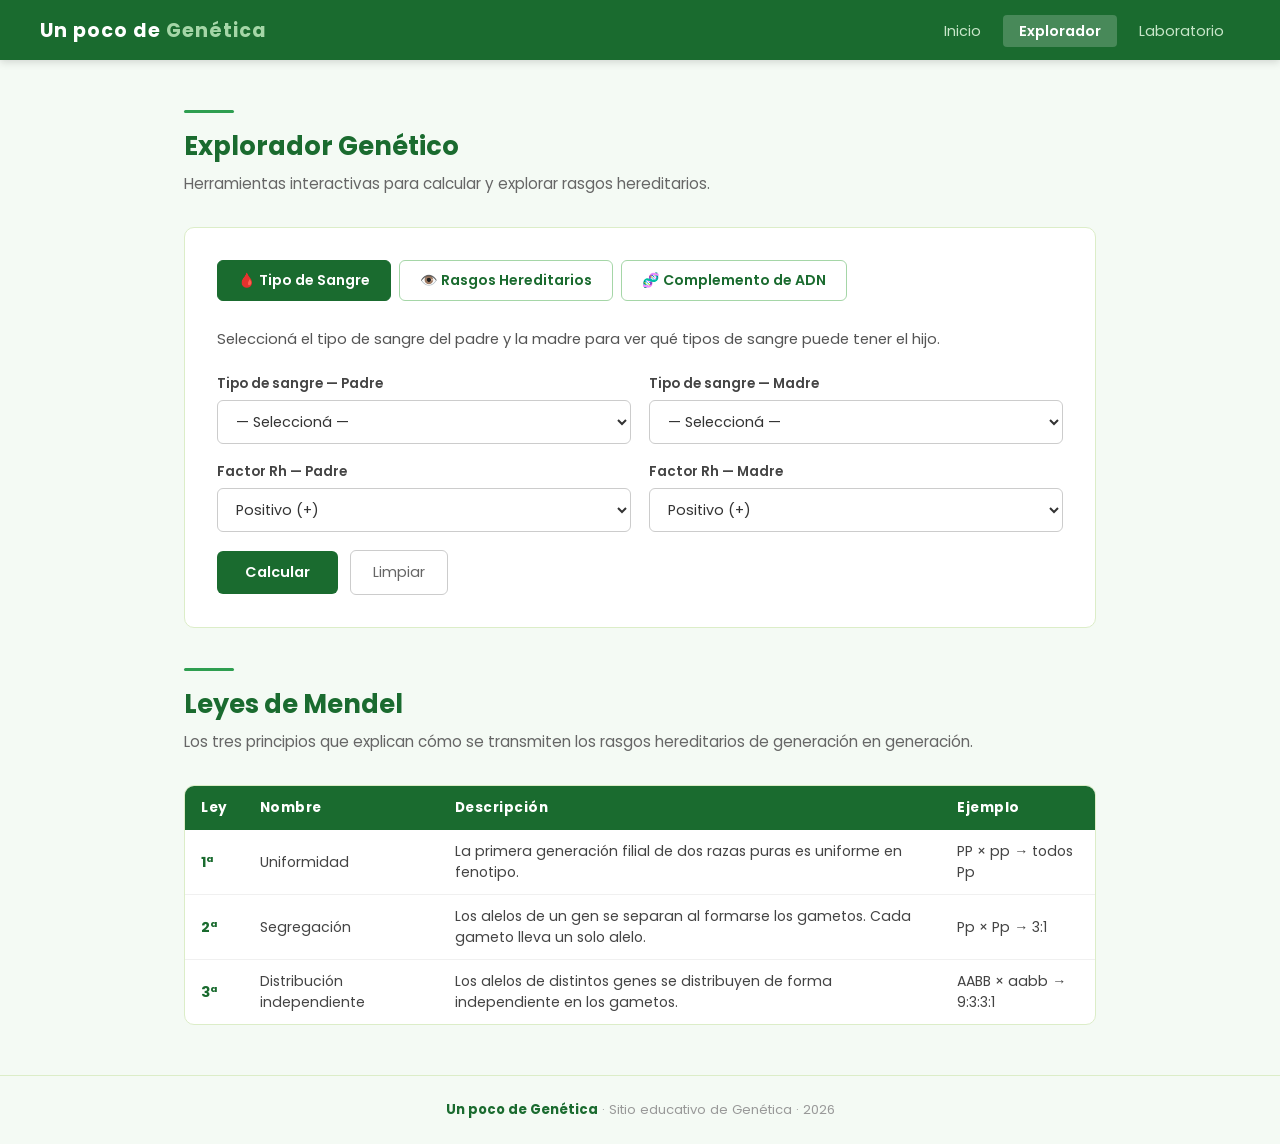
==== explorador.html @ 06d450ba "Add files via upload" ====
<!DOCTYPE html>
<html lang="es">
<head>
    <meta charset="UTF-8">
    <meta name="viewport" content="width=device-width, initial-scale=1.0">
    <title>Un poco de Genética | Explorador</title>
    <link rel="stylesheet" href="estilos.css">
</head>
<body>

    <!-- navbar igual en las tres paginas, solo cambia la clase activo -->
    <nav>
        <a href="index.html" class="nav-logo">Un poco de <span>Genética</span></a>
        <ul class="nav-links">
            <li><a href="index.html">Inicio</a></li>
            <li><a href="explorador.html" class="activo">Explorador</a></li> <!-- esta pagina -->
            <li><a href="laboratorio.html">Laboratorio</a></li>
        </ul>
    </nav>

    <div class="contenedor">

        <div class="sec-linea"></div>
        <h2 class="sec-titulo">Explorador Genético</h2>
        <p class="sec-sub">Herramientas interactivas para calcular y explorar rasgos hereditarios.</p>

        <!-- caja principal con las tres herramientas en tabs -->
        <div class="herramienta">

            <!-- botones de las pestañas, cada uno llama a cambiarTab() con su nombre -->
            <div class="tabs">
                <button class="tab activo" onclick="cambiarTab('sangre', this)">🩸 Tipo de Sangre</button>
                <button class="tab" onclick="cambiarTab('rasgo', this)">👁️ Rasgos Hereditarios</button>
                <button class="tab" onclick="cambiarTab('adn', this)">🧬 Complemento de ADN</button>
            </div>

            <!-- PANEL 1: calcula el tipo de sangre del hijo segun los padres -->
            <!-- empieza visible porque tiene la clase activo -->
            <div id="panel-sangre" class="panel activo">

                <p style="margin-bottom:24px; color:#555; font-size:0.92rem;">
                    Seleccioná el tipo de sangre del padre y la madre para ver qué tipos de sangre puede tener el hijo.
                </p>

                <!-- dos columnas: una para el padre y otra para la madre -->
                <div class="form-fila">
                    <div>
                        <label class="form-label">Tipo de sangre — Padre</label>
                        <select id="sangre-padre" class="form-select">
                            <option value="">— Seleccioná —</option>
                            <option value="A">A</option>
                            <option value="B">B</option>
                            <option value="AB">AB</option>
                            <option value="O">O</option>
                        </select>

                        <label class="form-label">Factor Rh — Padre</label>
                        <select id="rh-padre" class="form-select">
                            <option value="+">Positivo (+)</option>
                            <option value="-">Negativo (−)</option>
                        </select>
                    </div>
                    <div>
                        <label class="form-label">Tipo de sangre — Madre</label>
                        <select id="sangre-madre" class="form-select">
                            <option value="">— Seleccioná —</option>
                            <option value="A">A</option>
                            <option value="B">B</option>
                            <option value="AB">AB</option>
                            <option value="O">O</option>
                        </select>

                        <label class="form-label">Factor Rh — Madre</label>
                        <select id="rh-madre" class="form-select">
                            <option value="+">Positivo (+)</option>
                            <option value="-">Negativo (−)</option>
                        </select>
                    </div>
                </div>

                <!-- los botones llaman a las funciones del codigo.js -->
                <button class="btn-calcular" onclick="calcularSangre()">Calcular</button>
                <button class="btn-limpiar" onclick="limpiarSangre()">Limpiar</button>

                <!-- este div esta oculto y js lo muestra cuando hay resultado -->
                <div id="resultado-sangre" class="resultado">
                    <h4>Posibles tipos de sangre del hijo/a</h4>
                    <div class="resultado-valor" id="val-sangre">—</div>
                    <p id="desc-sangre"></p>
                </div>

            </div>

            <!-- PANEL 2: cuadro de punnett para rasgos hereditarios -->
            <!-- empieza oculto, js lo muestra al hacer clic en la pestaña -->
            <div id="panel-rasgo" class="panel">

                <p style="margin-bottom:24px; color:#555; font-size:0.92rem;">
                    Usá el cuadro de Punnett para ver cómo se hereda un rasgo según el genotipo de cada progenitor. D = dominante, d = recesivo.
                </p>

                <!-- cuando cambia el select se actualiza el texto de los labels -->
                <label class="form-label">Rasgo a analizar</label>
                <select id="rasgo-tipo" class="form-select" onchange="actualizarRasgo()">
                    <option value="ojos">Color de ojos (Marrón dominante / Azul recesivo)</option>
                    <option value="cabello">Tipo de cabello (Rizado dominante / Liso recesivo)</option>
                    <option value="lobulo">Lóbulo de oreja (Libre dominante / Unido recesivo)</option>
                    <option value="pulgar">Pulgar (Arqueado dominante / Recto recesivo)</option>
                </select>

                <div class="form-fila">
                    <div>
                        <!-- el id label-padre lo uso en js para cambiar el texto -->
                        <label class="form-label" id="label-padre">Genotipo del Padre</label>
                        <select id="gen-padre" class="form-select">
                            <option value="DD">DD — Homocigoto dominante</option>
                            <option value="Dd">Dd — Heterocigoto</option>
                            <option value="dd">dd — Homocigoto recesivo</option>
                        </select>
                    </div>
                    <div>
                        <label class="form-label" id="label-madre">Genotipo de la Madre</label>
                        <select id="gen-madre" class="form-select">
                            <option value="DD">DD — Homocigoto dominante</option>
                            <option value="Dd">Dd — Heterocigoto</option>
                            <option value="dd">dd — Homocigoto recesivo</option>
                        </select>
                    </div>
                </div>

                <button class="btn-calcular" onclick="calcularRasgo()">Calcular herencia</button>
                <button class="btn-limpiar" onclick="limpiarRasgo()">Limpiar</button>

                <div id="resultado-rasgo" class="resultado">
                    <h4>Cuadro de Punnett — Resultado</h4>
                    <!-- js genera el html de las 4 celdas aca adentro -->
                    <div id="contenido-rasgo"></div>
                </div>

            </div>

            <!-- PANEL 3: calcula el complemento de una cadena de adn -->
            <div id="panel-adn" class="panel">

                <p style="margin-bottom:24px; color:#555; font-size:0.92rem;">
                    Escribí una cadena de ADN usando solo las letras A, T, G, C y el sitio te genera automáticamente la cadena complementaria y el ARN mensajero.
                </p>

                <!-- el oninput convierte a mayuscula y borra letras que no sean bases -->
                <label class="form-label">Cadena de ADN (solo A, T, G, C)</label>
                <input
                    type="text"
                    id="cadena-adn"
                    class="form-input"
                    placeholder="Ej: ATGCGTACG"
                    oninput="this.value = this.value.toUpperCase().replace(/[^ATGC]/g, '')"
                >

                <button class="btn-calcular" onclick="calcularADN()">Generar complemento</button>
                <button class="btn-limpiar" onclick="limpiarADN()">Limpiar</button>

                <!-- muestra las tres cadenas: original, complementaria y arnm -->
                <div id="resultado-adn" class="resultado">
                    <h4>Cadena original (5' → 3')</h4>
                    <div class="resultado-valor" id="res-original" style="font-size:1.1rem; letter-spacing:3px; color:#1a6b2f; word-break:break-all;"></div>

                    <h4 style="margin-top:16px;">Cadena complementaria (3' → 5')</h4>
                    <div class="resultado-valor" id="res-complemento" style="font-size:1.1rem; letter-spacing:3px; color:#2196f3; word-break:break-all;"></div>

                    <h4 style="margin-top:16px;">ARN mensajero (ARNm)</h4>
                    <div class="resultado-valor" id="res-arnm" style="font-size:1.1rem; letter-spacing:3px; color:#ff9800; word-break:break-all;"></div>

                    <p style="margin-top:14px;" id="res-adn-info"></p>
                </div>

            </div>

        </div>

        <!-- tabla informativa sobre las leyes de mendel -->
        <div class="sec-linea"></div>
        <h2 class="sec-titulo">Leyes de Mendel</h2>
        <p class="sec-sub">Los tres principios que explican cómo se transmiten los rasgos hereditarios de generación en generación.</p>

        <div class="tabla-contenedor">
            <table>
                <thead>
                    <tr>
                        <th>Ley</th>
                        <th>Nombre</th>
                        <th>Descripción</th>
                        <th>Ejemplo</th>
                    </tr>
                </thead>
                <tbody>
                    <tr>
                        <td><strong style="color:#1a6b2f">1ª</strong></td>
                        <td>Uniformidad</td>
                        <td>La primera generación filial de dos razas puras es uniforme en fenotipo.</td>
                        <td>PP × pp → todos Pp</td>
                    </tr>
                    <tr>
                        <td><strong style="color:#1a6b2f">2ª</strong></td>
                        <td>Segregación</td>
                        <td>Los alelos de un gen se separan al formarse los gametos. Cada gameto lleva un solo alelo.</td>
                        <td>Pp × Pp → 3:1</td>
                    </tr>
                    <tr>
                        <td><strong style="color:#1a6b2f">3ª</strong></td>
                        <td>Distribución independiente</td>
                        <td>Los alelos de distintos genes se distribuyen de forma independiente en los gametos.</td>
                        <td>AABB × aabb → 9:3:3:1</td>
                    </tr>
                </tbody>
            </table>
        </div>

    </div>

    <footer>
        <strong>Un poco de Genética</strong> · Sitio educativo de Genética · 2026
    </footer>

    <!-- conecto el js al final para que el html cargue primero -->
    <script src="codigo.js"></script>
</body>
</html>
---- estilos.css ----
/* estilos.css - aca puse todo el diseño del sitio */
/* use la fuente Poppins porque se ve mas prolija que Arial */

@import url('https://fonts.googleapis.com/css2?family=Poppins:wght@300;400;600;700&display=swap');

/* esto resetea los margenes que pone el navegador por defecto */
* {
    margin: 0;
    padding: 0;
    box-sizing: border-box; /* hace que el padding no agrande los elementos */
}

/* estilo base de toda la pagina */
body {
    font-family: 'Poppins', Arial, sans-serif;
    background-color: #f4faf4; /* verde muy clarito de fondo */
    color: #333;
}

/* ---- NAVBAR ---- */
/* use position sticky para que quede fija arriba al hacer scroll */
nav {
    background-color: #1a6b2f;
    padding: 0 40px;
    height: 60px;
    display: flex; /* flex para poner el logo a la izquierda y los links a la derecha */
    align-items: center;
    justify-content: space-between;
    position: sticky;
    top: 0;
    box-shadow: 0 2px 8px rgba(0,0,0,0.15); /* sombrita abajo para que se vea separada */
    z-index: 10; /* para que quede por encima de todo lo demas */
}

.nav-logo {
    color: white;
    font-size: 1.2rem;
    font-weight: 700;
    text-decoration: none;
    letter-spacing: 1px;
}

/* el span del logo lo puse en verde clarito para que contraste */
.nav-logo span {
    color: #a5d6a7;
}

.nav-links {
    list-style: none; /* saco los puntitos de la lista */
    display: flex;
    gap: 6px;
}

.nav-links a {
    color: #c8e6c9;
    text-decoration: none;
    padding: 6px 16px;
    border-radius: 4px;
    font-size: 0.9rem;
    transition: background 0.2s; /* animacion suave al pasar el mouse */
}

.nav-links a:hover {
    background-color: rgba(255,255,255,0.15);
    color: white;
}

/* clase para marcar el link de la pagina actual */
.nav-links a.activo {
    background-color: rgba(255,255,255,0.2);
    color: white;
    font-weight: 600;
}

/* ---- HERO ---- */
/* la seccion grande de bienvenida en la pagina de inicio */
.hero {
    background: linear-gradient(135deg, #1a6b2f, #2e9e50); /* degradado de dos verdes */
    color: white;
    text-align: center;
    padding: 80px 20px;
}

.hero h1 {
    font-size: 2.4rem;
    font-weight: 700;
    margin-bottom: 14px;
}

/* el span dentro del h1 lo puse en verde clarito */
.hero h1 span {
    color: #a5d6a7;
}

.hero p {
    font-size: 1rem;
    color: #c8e6c9;
    max-width: 520px;
    margin: 0 auto 30px; /* auto para centrarlo horizontalmente */
    line-height: 1.7;
}

.btn-principal {
    display: inline-block;
    background-color: white;
    color: #1a6b2f;
    padding: 12px 32px;
    border-radius: 6px;
    text-decoration: none;
    font-weight: 600;
    font-size: 0.95rem;
    transition: background 0.2s, transform 0.2s;
}

/* al pasar el mouse sube un poco con transform */
.btn-principal:hover {
    background-color: #e8f5e9;
    transform: translateY(-2px);
}

/* ---- CONTENEDOR ---- */
/* limita el ancho del contenido y lo centra en la pantalla */
.contenedor {
    max-width: 960px;
    margin: 50px auto;
    padding: 0 24px;
}

/* ---- TITULOS DE SECCION ---- */
.sec-titulo {
    font-size: 1.6rem;
    font-weight: 700;
    color: #1a6b2f;
    margin-bottom: 6px;
}

/* lineita verde decorativa debajo del titulo */
.sec-linea {
    width: 50px;
    height: 3px;
    background-color: #2e9e50;
    border-radius: 2px;
    margin-bottom: 14px;
}

.sec-sub {
    color: #666;
    font-size: 0.95rem;
    margin-bottom: 32px;
}

/* ---- TARJETAS ---- */
/* use grid para que las tarjetas se acomoden solas en 3 columnas */
.grid-cards {
    display: grid;
    grid-template-columns: repeat(3, 1fr);
    gap: 20px;
    margin-bottom: 50px;
}

.tarjeta {
    background: white;
    border: 1px solid #dcedc8;
    border-radius: 10px;
    padding: 24px 20px;
    transition: box-shadow 0.2s, transform 0.2s;
}

/* efecto hover: sube un poco y aparece sombra */
.tarjeta:hover {
    box-shadow: 0 4px 16px rgba(0,0,0,0.08);
    transform: translateY(-3px);
}

.tarjeta-icono {
    font-size: 2rem;
    margin-bottom: 12px;
}

.tarjeta h3 {
    color: #1a6b2f;
    font-size: 1rem;
    margin-bottom: 8px;
}

.tarjeta p {
    font-size: 0.88rem;
    color: #555;
    line-height: 1.6;
}

/* ---- TABLA ---- */
.tabla-contenedor {
    background: white;
    border-radius: 10px;
    border: 1px solid #dcedc8;
    overflow: hidden; /* para que las esquinas redondeadas se vean bien */
    margin-bottom: 50px;
}

table {
    width: 100%;
    border-collapse: collapse; /* para que no haya doble borde entre celdas */
}

thead tr {
    background-color: #1a6b2f;
}

th {
    color: white;
    padding: 12px 16px;
    text-align: left;
    font-size: 0.85rem;
    letter-spacing: 0.5px;
}

td {
    padding: 11px 16px;
    border-bottom: 1px solid #f0f0f0;
    font-size: 0.88rem;
    color: #444;
}

/* la ultima fila no necesita borde abajo */
tr:last-child td {
    border-bottom: none;
}

tr:hover td {
    background-color: #f1f8e9;
}

/* ---- TABS ---- */
/* los botones de pestaña del explorador */
.tabs {
    display: flex;
    gap: 8px;
    margin-bottom: 28px;
    flex-wrap: wrap; /* para que no se desborden en pantallas chicas */
}

.tab {
    background: white;
    border: 1px solid #a5d6a7;
    color: #1a6b2f;
    padding: 9px 20px;
    border-radius: 6px;
    cursor: pointer;
    font-family: 'Poppins', sans-serif; /* hay que repetir la fuente en los botones */
    font-size: 0.88rem;
    font-weight: 600;
    transition: all 0.2s;
}

.tab:hover {
    background-color: #e8f5e9;
}

/* cuando un tab esta activo se pone verde oscuro */
.tab.activo {
    background-color: #1a6b2f;
    color: white;
    border-color: #1a6b2f;
}

/* los paneles estan ocultos por defecto */
.panel {
    display: none;
}

/* y se muestran cuando tienen la clase activo */
.panel.activo {
    display: block;
}

/* ---- CAJA DE HERRAMIENTA ---- */
.herramienta {
    background: white;
    border: 1px solid #dcedc8;
    border-radius: 10px;
    padding: 32px;
    margin-bottom: 40px;
}

/* ---- FORMULARIO ---- */
.form-label {
    display: block;
    font-size: 0.85rem;
    font-weight: 600;
    color: #444;
    margin-bottom: 6px;
}

.form-input,
.form-select {
    width: 100%;
    padding: 10px 14px;
    border: 1px solid #ccc;
    border-radius: 6px;
    font-family: 'Poppins', sans-serif;
    font-size: 0.9rem;
    margin-bottom: 18px;
    transition: border-color 0.2s;
    box-sizing: border-box;
    background: white;
    color: #333;
}

/* cuando el input esta seleccionado se pone el borde verde */
.form-input:focus,
.form-select:focus {
    border-color: #2e9e50;
    outline: none;
    box-shadow: 0 0 0 3px rgba(46,158,80,0.1);
}

/* para poner dos campos lado a lado */
.form-fila {
    display: grid;
    grid-template-columns: 1fr 1fr;
    gap: 18px;
}

/* grupo de radios para el tipo de cabello */
.radio-grupo {
    display: flex;
    gap: 20px;
    margin-bottom: 18px;
    flex-wrap: wrap;
}

.radio-grupo label {
    display: flex;
    align-items: center;
    gap: 7px;
    cursor: pointer;
    font-size: 0.9rem;
    font-weight: 400;
    color: #444;
}

.radio-grupo input[type="radio"] {
    accent-color: #1a6b2f; /* cambia el color del radio al verde */
}

/* ---- BOTONES ---- */
.btn-calcular {
    background-color: #1a6b2f;
    color: white;
    border: none;
    padding: 11px 28px;
    border-radius: 6px;
    font-family: 'Poppins', sans-serif;
    font-size: 0.9rem;
    font-weight: 600;
    cursor: pointer;
    transition: background 0.2s;
    margin-right: 8px;
}

.btn-calcular:hover {
    background-color: #145224;
}

/* boton secundario para limpiar, mas discreto */
.btn-limpiar {
    background-color: white;
    color: #666;
    border: 1px solid #ccc;
    padding: 11px 22px;
    border-radius: 6px;
    font-family: 'Poppins', sans-serif;
    font-size: 0.9rem;
    cursor: pointer;
    transition: background 0.2s;
}

.btn-limpiar:hover {
    background-color: #f5f5f5;
}

/* boton de registrar ocupa todo el ancho del formulario */
.btn-registrar {
    width: 100%;
    background-color: #1a6b2f;
    color: white;
    border: none;
    padding: 13px;
    border-radius: 6px;
    font-family: 'Poppins', sans-serif;
    font-size: 0.95rem;
    font-weight: 600;
    cursor: pointer;
    transition: background 0.2s;
    margin-top: 4px;
}

.btn-registrar:hover {
    background-color: #145224;
}

/* ---- RESULTADO ---- */
/* el div de resultado empieza oculto y aparece con js */
.resultado {
    margin-top: 22px;
    padding: 20px;
    background-color: #e8f5e9;
    border-left: 4px solid #2e9e50; /* lineita verde a la izquierda */
    border-radius: 0 8px 8px 0;
    display: none;
}

/* cuando js le agrega la clase visible se muestra */
.resultado.visible {
    display: block;
}

.resultado h4 {
    color: #1a6b2f;
    margin-bottom: 8px;
    font-size: 0.85rem;
    text-transform: uppercase;
    letter-spacing: 0.5px;
}

.resultado-valor {
    font-size: 1.4rem;
    font-weight: 700;
    color: #1a6b2f;
    margin-bottom: 8px;
}

.resultado p {
    font-size: 0.88rem;
    color: #555;
    line-height: 1.6;
}

/* ---- MENSAJES DE FORMULARIO ---- */
/* mensaje de exito en verde */
.msg-ok {
    background-color: #e8f5e9;
    border: 1px solid #a5d6a7;
    color: #1a6b2f;
    padding: 11px 16px;
    border-radius: 6px;
    margin-top: 14px;
    font-size: 0.9rem;
    display: none;
}

/* mensaje de error en rojo */
.msg-error {
    background-color: #ffebee;
    border: 1px solid #ef9a9a;
    color: #c62828;
    padding: 11px 16px;
    border-radius: 6px;
    margin-top: 14px;
    font-size: 0.9rem;
    display: none;
}

/* js les agrega esta clase para mostrarlos */
.msg-ok.visible,
.msg-error.visible {
    display: block;
}

/* ---- LABORATORIO ---- */
/* dos columnas: formulario a la izquierda, stats a la derecha */
.lab-grid {
    display: grid;
    grid-template-columns: 1fr 1fr;
    gap: 30px;
    align-items: start;
}

/* ---- TARJETAS DE ESTADISTICAS ---- */
.stats {
    display: flex;
    flex-direction: column;
    gap: 16px;
}

.stat-card {
    background: white;
    border: 1px solid #dcedc8;
    border-radius: 10px;
    padding: 18px 22px;
    display: flex;
    align-items: center;
    gap: 16px;
}

.stat-icono {
    font-size: 1.8rem;
}

.stat-card h4 {
    font-size: 0.75rem;
    color: #888;
    text-transform: uppercase;
    letter-spacing: 0.5px;
    margin-bottom: 4px;
}

.stat-card p {
    font-size: 1.4rem;
    font-weight: 700;
    color: #1a6b2f;
}

/* ---- LISTA DE REGISTROS ---- */
.registro-item {
    background: white;
    border: 1px solid #dcedc8;
    border-radius: 8px;
    padding: 14px 20px;
    margin-bottom: 10px;
    display: flex;
    justify-content: space-between;
    align-items: center;
}

.reg-nombre {
    font-weight: 600;
    color: #222;
    font-size: 0.95rem;
}

.reg-info {
    font-size: 0.82rem;
    color: #666;
    margin-top: 2px;
}

/* etiquetita verde que dice registrado */
.reg-badge {
    background-color: #e8f5e9;
    color: #1a6b2f;
    border: 1px solid #a5d6a7;
    padding: 4px 12px;
    border-radius: 20px;
    font-size: 0.8rem;
    font-weight: 600;
}

/* ---- FOOTER ---- */
footer {
    text-align: center;
    padding: 24px;
    margin-top: 40px;
    border-top: 1px solid #dcedc8;
    color: #999;
    font-size: 0.82rem;
}

footer strong {
    color: #1a6b2f;
}

/* ---- RESPONSIVE ---- */
/* para que se vea bien en celulares, paso todo a una sola columna */
@media (max-width: 700px) {
    .grid-cards {
        grid-template-columns: 1fr;
    }
    .form-fila {
        grid-template-columns: 1fr;
    }
    .lab-grid {
        grid-template-columns: 1fr;
    }
    nav {
        padding: 0 16px;
    }
}
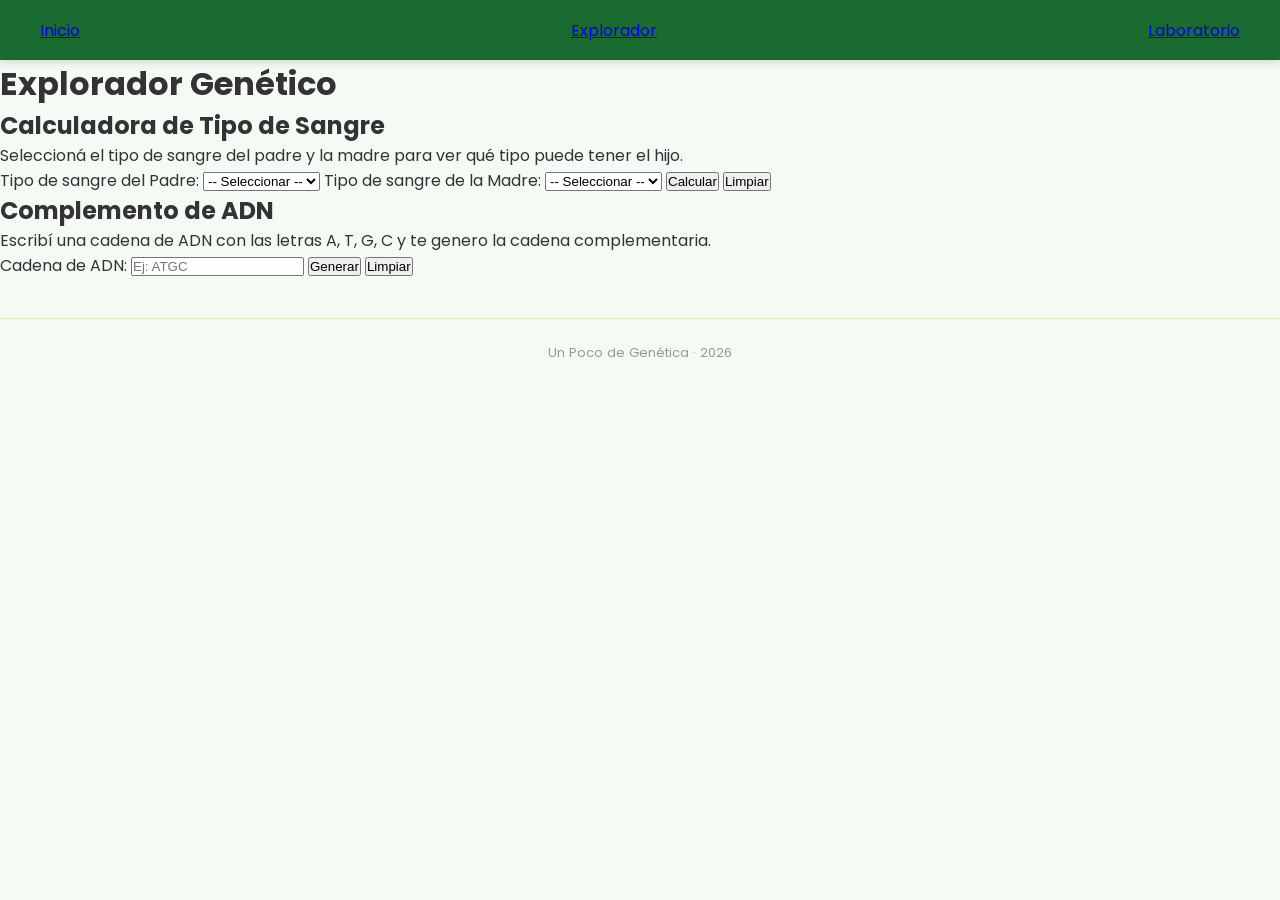
==== commit fcf3780e: "Update explorador.html" ====
--- a/explorador.html
+++ b/explorador.html
@@ -2,226 +2,66 @@
 <html lang="es">
 <head>
     <meta charset="UTF-8">
-    <meta name="viewport" content="width=device-width, initial-scale=1.0">
-    <title>Un poco de Genética | Explorador</title>
+    <title>Un Poco de Genética | Explorador</title>
     <link rel="stylesheet" href="estilos.css">
 </head>
 <body>
 
-    <!-- navbar igual en las tres paginas, solo cambia la clase activo -->
     <nav>
-        <a href="index.html" class="nav-logo">Un poco de <span>Genética</span></a>
-        <ul class="nav-links">
-            <li><a href="index.html">Inicio</a></li>
-            <li><a href="explorador.html" class="activo">Explorador</a></li> <!-- esta pagina -->
-            <li><a href="laboratorio.html">Laboratorio</a></li>
-        </ul>
+        <a href="index.html">Inicio</a>
+        <a href="explorador.html">Explorador</a>
+        <a href="laboratorio.html">Laboratorio</a>
     </nav>
 
-    <div class="contenedor">
+    <h1>Explorador Genético</h1>
 
-        <div class="sec-linea"></div>
-        <h2 class="sec-titulo">Explorador Genético</h2>
-        <p class="sec-sub">Herramientas interactivas para calcular y explorar rasgos hereditarios.</p>
+    <!-- herramienta 1: tipo de sangre -->
+    <div class="caja">
+        <h2>Calculadora de Tipo de Sangre</h2>
+        <p>Seleccioná el tipo de sangre del padre y la madre para ver qué tipo puede tener el hijo.</p>
 
-        <!-- caja principal con las tres herramientas en tabs -->
-        <div class="herramienta">
+        <label>Tipo de sangre del Padre:</label>
+        <select id="sangre-padre">
+            <option value="">-- Seleccionar --</option>
+            <option value="A">A</option>
+            <option value="B">B</option>
+            <option value="AB">AB</option>
+            <option value="O">O</option>
+        </select>
 
-            <!-- botones de las pestañas, cada uno llama a cambiarTab() con su nombre -->
-            <div class="tabs">
-                <button class="tab activo" onclick="cambiarTab('sangre', this)">🩸 Tipo de Sangre</button>
-                <button class="tab" onclick="cambiarTab('rasgo', this)">👁️ Rasgos Hereditarios</button>
-                <button class="tab" onclick="cambiarTab('adn', this)">🧬 Complemento de ADN</button>
-            </div>
+        <label>Tipo de sangre de la Madre:</label>
+        <select id="sangre-madre">
+            <option value="">-- Seleccionar --</option>
+            <option value="A">A</option>
+            <option value="B">B</option>
+            <option value="AB">AB</option>
+            <option value="O">O</option>
+        </select>
 
-            <!-- PANEL 1: calcula el tipo de sangre del hijo segun los padres -->
-            <!-- empieza visible porque tiene la clase activo -->
-            <div id="panel-sangre" class="panel activo">
+        <button onclick="calcularSangre()">Calcular</button>
+        <button onclick="limpiarSangre()">Limpiar</button>
 
-                <p style="margin-bottom:24px; color:#555; font-size:0.92rem;">
-                    Seleccioná el tipo de sangre del padre y la madre para ver qué tipos de sangre puede tener el hijo.
-                </p>
+        <p id="resultado"></p>
+    </div>
 
-                <!-- dos columnas: una para el padre y otra para la madre -->
-                <div class="form-fila">
-                    <div>
-                        <label class="form-label">Tipo de sangre — Padre</label>
-                        <select id="sangre-padre" class="form-select">
-                            <option value="">— Seleccioná —</option>
-                            <option value="A">A</option>
-                            <option value="B">B</option>
-                            <option value="AB">AB</option>
-                            <option value="O">O</option>
-                        </select>
+    <!-- herramienta 2: complemento de adn -->
+    <div class="caja">
+        <h2>Complemento de ADN</h2>
+        <p>Escribí una cadena de ADN con las letras A, T, G, C y te genero la cadena complementaria.</p>
 
-                        <label class="form-label">Factor Rh — Padre</label>
-                        <select id="rh-padre" class="form-select">
-                            <option value="+">Positivo (+)</option>
-                            <option value="-">Negativo (−)</option>
-                        </select>
-                    </div>
-                    <div>
-                        <label class="form-label">Tipo de sangre — Madre</label>
-                        <select id="sangre-madre" class="form-select">
-                            <option value="">— Seleccioná —</option>
-                            <option value="A">A</option>
-                            <option value="B">B</option>
-                            <option value="AB">AB</option>
-                            <option value="O">O</option>
-                        </select>
+        <label>Cadena de ADN:</label>
+        <input type="text" id="cadena-adn" placeholder="Ej: ATGC" oninput="this.value = this.value.toUpperCase().replace(/[^ATGC]/g, '')">
 
-                        <label class="form-label">Factor Rh — Madre</label>
-                        <select id="rh-madre" class="form-select">
-                            <option value="+">Positivo (+)</option>
-                            <option value="-">Negativo (−)</option>
-                        </select>
-                    </div>
-                </div>
+        <button onclick="calcularADN()">Generar</button>
+        <button onclick="limpiarADN()">Limpiar</button>
 
-                <!-- los botones llaman a las funciones del codigo.js -->
-                <button class="btn-calcular" onclick="calcularSangre()">Calcular</button>
-                <button class="btn-limpiar" onclick="limpiarSangre()">Limpiar</button>
-
-                <!-- este div esta oculto y js lo muestra cuando hay resultado -->
-                <div id="resultado-sangre" class="resultado">
-                    <h4>Posibles tipos de sangre del hijo/a</h4>
-                    <div class="resultado-valor" id="val-sangre">—</div>
-                    <p id="desc-sangre"></p>
-                </div>
-
-            </div>
-
-            <!-- PANEL 2: cuadro de punnett para rasgos hereditarios -->
-            <!-- empieza oculto, js lo muestra al hacer clic en la pestaña -->
-            <div id="panel-rasgo" class="panel">
-
-                <p style="margin-bottom:24px; color:#555; font-size:0.92rem;">
-                    Usá el cuadro de Punnett para ver cómo se hereda un rasgo según el genotipo de cada progenitor. D = dominante, d = recesivo.
-                </p>
-
-                <!-- cuando cambia el select se actualiza el texto de los labels -->
-                <label class="form-label">Rasgo a analizar</label>
-                <select id="rasgo-tipo" class="form-select" onchange="actualizarRasgo()">
-                    <option value="ojos">Color de ojos (Marrón dominante / Azul recesivo)</option>
-                    <option value="cabello">Tipo de cabello (Rizado dominante / Liso recesivo)</option>
-                    <option value="lobulo">Lóbulo de oreja (Libre dominante / Unido recesivo)</option>
-                    <option value="pulgar">Pulgar (Arqueado dominante / Recto recesivo)</option>
-                </select>
-
-                <div class="form-fila">
-                    <div>
-                        <!-- el id label-padre lo uso en js para cambiar el texto -->
-                        <label class="form-label" id="label-padre">Genotipo del Padre</label>
-                        <select id="gen-padre" class="form-select">
-                            <option value="DD">DD — Homocigoto dominante</option>
-                            <option value="Dd">Dd — Heterocigoto</option>
-                            <option value="dd">dd — Homocigoto recesivo</option>
-                        </select>
-                    </div>
-                    <div>
-                        <label class="form-label" id="label-madre">Genotipo de la Madre</label>
-                        <select id="gen-madre" class="form-select">
-                            <option value="DD">DD — Homocigoto dominante</option>
-                            <option value="Dd">Dd — Heterocigoto</option>
-                            <option value="dd">dd — Homocigoto recesivo</option>
-                        </select>
-                    </div>
-                </div>
-
-                <button class="btn-calcular" onclick="calcularRasgo()">Calcular herencia</button>
-                <button class="btn-limpiar" onclick="limpiarRasgo()">Limpiar</button>
-
-                <div id="resultado-rasgo" class="resultado">
-                    <h4>Cuadro de Punnett — Resultado</h4>
-                    <!-- js genera el html de las 4 celdas aca adentro -->
-                    <div id="contenido-rasgo"></div>
-                </div>
-
-            </div>
-
-            <!-- PANEL 3: calcula el complemento de una cadena de adn -->
-            <div id="panel-adn" class="panel">
-
-                <p style="margin-bottom:24px; color:#555; font-size:0.92rem;">
-                    Escribí una cadena de ADN usando solo las letras A, T, G, C y el sitio te genera automáticamente la cadena complementaria y el ARN mensajero.
-                </p>
-
-                <!-- el oninput convierte a mayuscula y borra letras que no sean bases -->
-                <label class="form-label">Cadena de ADN (solo A, T, G, C)</label>
-                <input
-                    type="text"
-                    id="cadena-adn"
-                    class="form-input"
-                    placeholder="Ej: ATGCGTACG"
-                    oninput="this.value = this.value.toUpperCase().replace(/[^ATGC]/g, '')"
-                >
-
-                <button class="btn-calcular" onclick="calcularADN()">Generar complemento</button>
-                <button class="btn-limpiar" onclick="limpiarADN()">Limpiar</button>
-
-                <!-- muestra las tres cadenas: original, complementaria y arnm -->
-                <div id="resultado-adn" class="resultado">
-                    <h4>Cadena original (5' → 3')</h4>
-                    <div class="resultado-valor" id="res-original" style="font-size:1.1rem; letter-spacing:3px; color:#1a6b2f; word-break:break-all;"></div>
-
-                    <h4 style="margin-top:16px;">Cadena complementaria (3' → 5')</h4>
-                    <div class="resultado-valor" id="res-complemento" style="font-size:1.1rem; letter-spacing:3px; color:#2196f3; word-break:break-all;"></div>
-
-                    <h4 style="margin-top:16px;">ARN mensajero (ARNm)</h4>
-                    <div class="resultado-valor" id="res-arnm" style="font-size:1.1rem; letter-spacing:3px; color:#ff9800; word-break:break-all;"></div>
-
-                    <p style="margin-top:14px;" id="res-adn-info"></p>
-                </div>
-
-            </div>
-
-        </div>
-
-        <!-- tabla informativa sobre las leyes de mendel -->
-        <div class="sec-linea"></div>
-        <h2 class="sec-titulo">Leyes de Mendel</h2>
-        <p class="sec-sub">Los tres principios que explican cómo se transmiten los rasgos hereditarios de generación en generación.</p>
-
-        <div class="tabla-contenedor">
-            <table>
-                <thead>
-                    <tr>
-                        <th>Ley</th>
-                        <th>Nombre</th>
-                        <th>Descripción</th>
-                        <th>Ejemplo</th>
-                    </tr>
-                </thead>
-                <tbody>
-                    <tr>
-                        <td><strong style="color:#1a6b2f">1ª</strong></td>
-                        <td>Uniformidad</td>
-                        <td>La primera generación filial de dos razas puras es uniforme en fenotipo.</td>
-                        <td>PP × pp → todos Pp</td>
-                    </tr>
-                    <tr>
-                        <td><strong style="color:#1a6b2f">2ª</strong></td>
-                        <td>Segregación</td>
-                        <td>Los alelos de un gen se separan al formarse los gametos. Cada gameto lleva un solo alelo.</td>
-                        <td>Pp × Pp → 3:1</td>
-                    </tr>
-                    <tr>
-                        <td><strong style="color:#1a6b2f">3ª</strong></td>
-                        <td>Distribución independiente</td>
-                        <td>Los alelos de distintos genes se distribuyen de forma independiente en los gametos.</td>
-                        <td>AABB × aabb → 9:3:3:1</td>
-                    </tr>
-                </tbody>
-            </table>
-        </div>
-
+        <p id="resultado-adn"></p>
     </div>
 
     <footer>
-        <strong>Un poco de Genética</strong> · Sitio educativo de Genética · 2026
+        Un Poco de Genética · 2026
     </footer>
 
-    <!-- conecto el js al final para que el html cargue primero -->
     <script src="codigo.js"></script>
 </body>
 </html>
